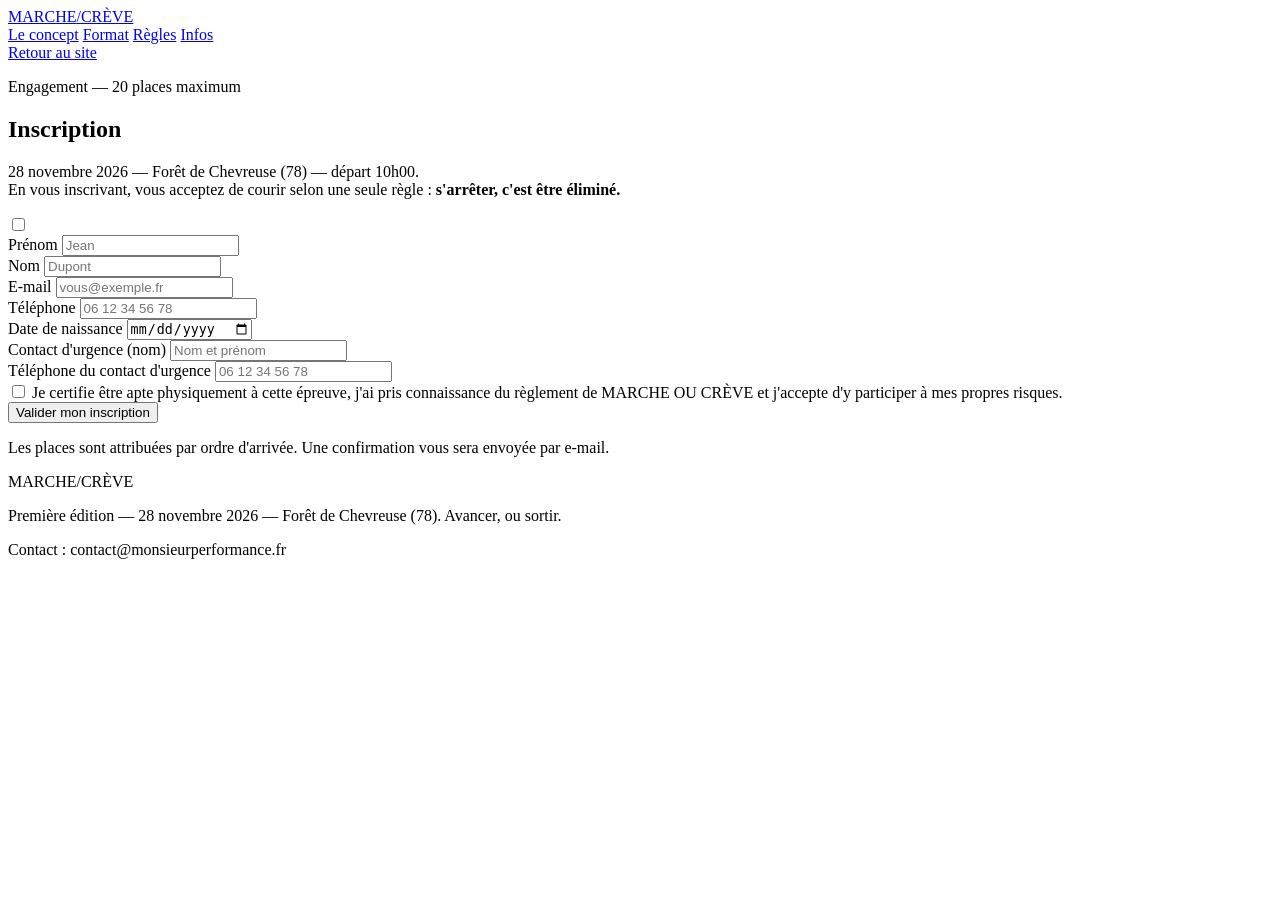
==== inscription.html @ 5780e7bb "Add files via upload" ====
<!DOCTYPE html>
<html lang="fr">
<head>
<meta charset="UTF-8">
<meta name="viewport" content="width=device-width, initial-scale=1.0">
<title>Inscription — MARCHE OU CRÈVE — 28.11.2026</title>
<meta name="description" content="Inscrivez-vous à MARCHE OU CRÈVE, 20 places maximum. Forêt de Chevreuse (78), 28 novembre 2026, départ 10h00.">
<link rel="preconnect" href="https://fonts.googleapis.com">
<link rel="preconnect" href="https://fonts.gstatic.com" crossorigin>
<link href="https://fonts.googleapis.com/css2?family=Big+Shoulders+Stencil:wght@700;900&family=Anton&family=Barlow+Condensed:ital,wght@0,400;0,500;0,600;0,700;1,500&family=JetBrains+Mono:wght@400;500;700&display=swap" rel="stylesheet">
<link rel="stylesheet" href="css/style.css">
</head>
<body>

<div class="grain" aria-hidden="true"></div>

<!-- ============ NAVIGATION ============ -->
<header class="site-header">
  <div class="header-inner">
    <a href="index.html" class="logo">MARCHE<span class="logo-bar">/</span>CRÈVE</a>
    <nav class="main-nav" aria-label="Navigation principale">
      <a href="index.html#concept">Le concept</a>
      <a href="index.html#format">Format</a>
      <a href="index.html#regles">Règles</a>
      <a href="index.html#infos">Infos</a>
    </nav>
    <a href="index.html" class="btn btn-nav">Retour au site</a>
  </div>
</header>

<main>

  <!-- ============ EN-TÊTE ============ -->
  <section class="form-page-header">
    <p class="eyebrow">Engagement — 20 places maximum</p>
    <h1 class="form-page-title">Inscription</h1>
    <p class="form-page-sub">28 novembre 2026 — Forêt de Chevreuse (78) — départ 10h00.<br>
      En vous inscrivant, vous acceptez de courir selon une seule règle : <strong>s'arrêter, c'est être éliminé.</strong></p>
  </section>

  <!-- ============ FORMULAIRE ============ -->
  <div class="form-wrap">
    <form id="reg-form" class="reg-form" autocomplete="on">

      <!-- Configuration Web3Forms : remplacez la valeur ci-dessous par votre clé d'accès -->
      <input type="hidden" name="access_key" value="c7cb8295-d2cc-4a6d-8acb-44cd66625147">
      <input type="hidden" name="subject" value="Nouvelle inscription — MARCHE OU CRÈVE">
      <input type="hidden" name="from_name" value="Site MARCHE OU CRÈVE">
      <!-- Champ anti-spam (honeypot) : doit rester vide, ne pas supprimer -->
      <input type="checkbox" name="botcheck" class="form-hidden-honeypot" tabindex="-1" autocomplete="off">

      <div class="form-row">
        <div class="field">
          <label for="prenom">Prénom</label>
          <input type="text" id="prenom" name="Prénom" placeholder="Jean" required>
        </div>
        <div class="field">
          <label for="nom">Nom</label>
          <input type="text" id="nom" name="Nom" placeholder="Dupont" required>
        </div>
      </div>

      <div class="form-row">
        <div class="field">
          <label for="email">E-mail</label>
          <input type="email" id="email" name="Email" placeholder="vous@exemple.fr" required>
        </div>
        <div class="field">
          <label for="tel">Téléphone</label>
          <input type="tel" id="tel" name="Téléphone" placeholder="06 12 34 56 78" required>
        </div>
      </div>

      <div class="form-row">
        <div class="field">
          <label for="naissance">Date de naissance</label>
          <input type="date" id="naissance" name="Date de naissance" required>
        </div>
        <div class="field">
          <label for="urgence-nom">Contact d'urgence <span class="opt">(nom)</span></label>
          <input type="text" id="urgence-nom" name="Contact urgence - nom" placeholder="Nom et prénom" required>
        </div>
      </div>

      <div class="field">
        <label for="urgence-tel">Téléphone du contact d'urgence</label>
        <input type="tel" id="urgence-tel" name="Contact urgence - téléphone" placeholder="06 12 34 56 78" required>
      </div>

      <div class="field field-check">
        <input type="checkbox" id="accept" name="Règlement accepté" value="Oui" required>
        <label for="accept">Je certifie être apte physiquement à cette épreuve, j'ai pris connaissance du règlement de MARCHE OU CRÈVE et j'accepte d'y participer à mes propres risques.</label>
      </div>

      <button type="submit" class="btn btn-primary btn-large btn-full" id="submit-btn">Valider mon inscription</button>

      <p class="form-note">Les places sont attribuées par ordre d'arrivée. Une confirmation vous sera envoyée par e-mail.</p>

      <div class="form-status" id="form-status" role="status" aria-live="polite"></div>
    </form>
  </div>

</main>

<!-- ============ FOOTER ============ -->
<footer class="site-footer">
  <div class="footer-inner">
    <span class="logo logo-small">MARCHE<span class="logo-bar">/</span>CRÈVE</span>
    <p class="footer-text">Première édition — 28 novembre 2026 — Forêt de Chevreuse (78). Avancer, ou sortir.</p>
    <p class="footer-contact">Contact : contact@monsieurperformance.fr</p>
  </div>
</footer>

<script src="js/inscription.js"></script>
</body>
</html>
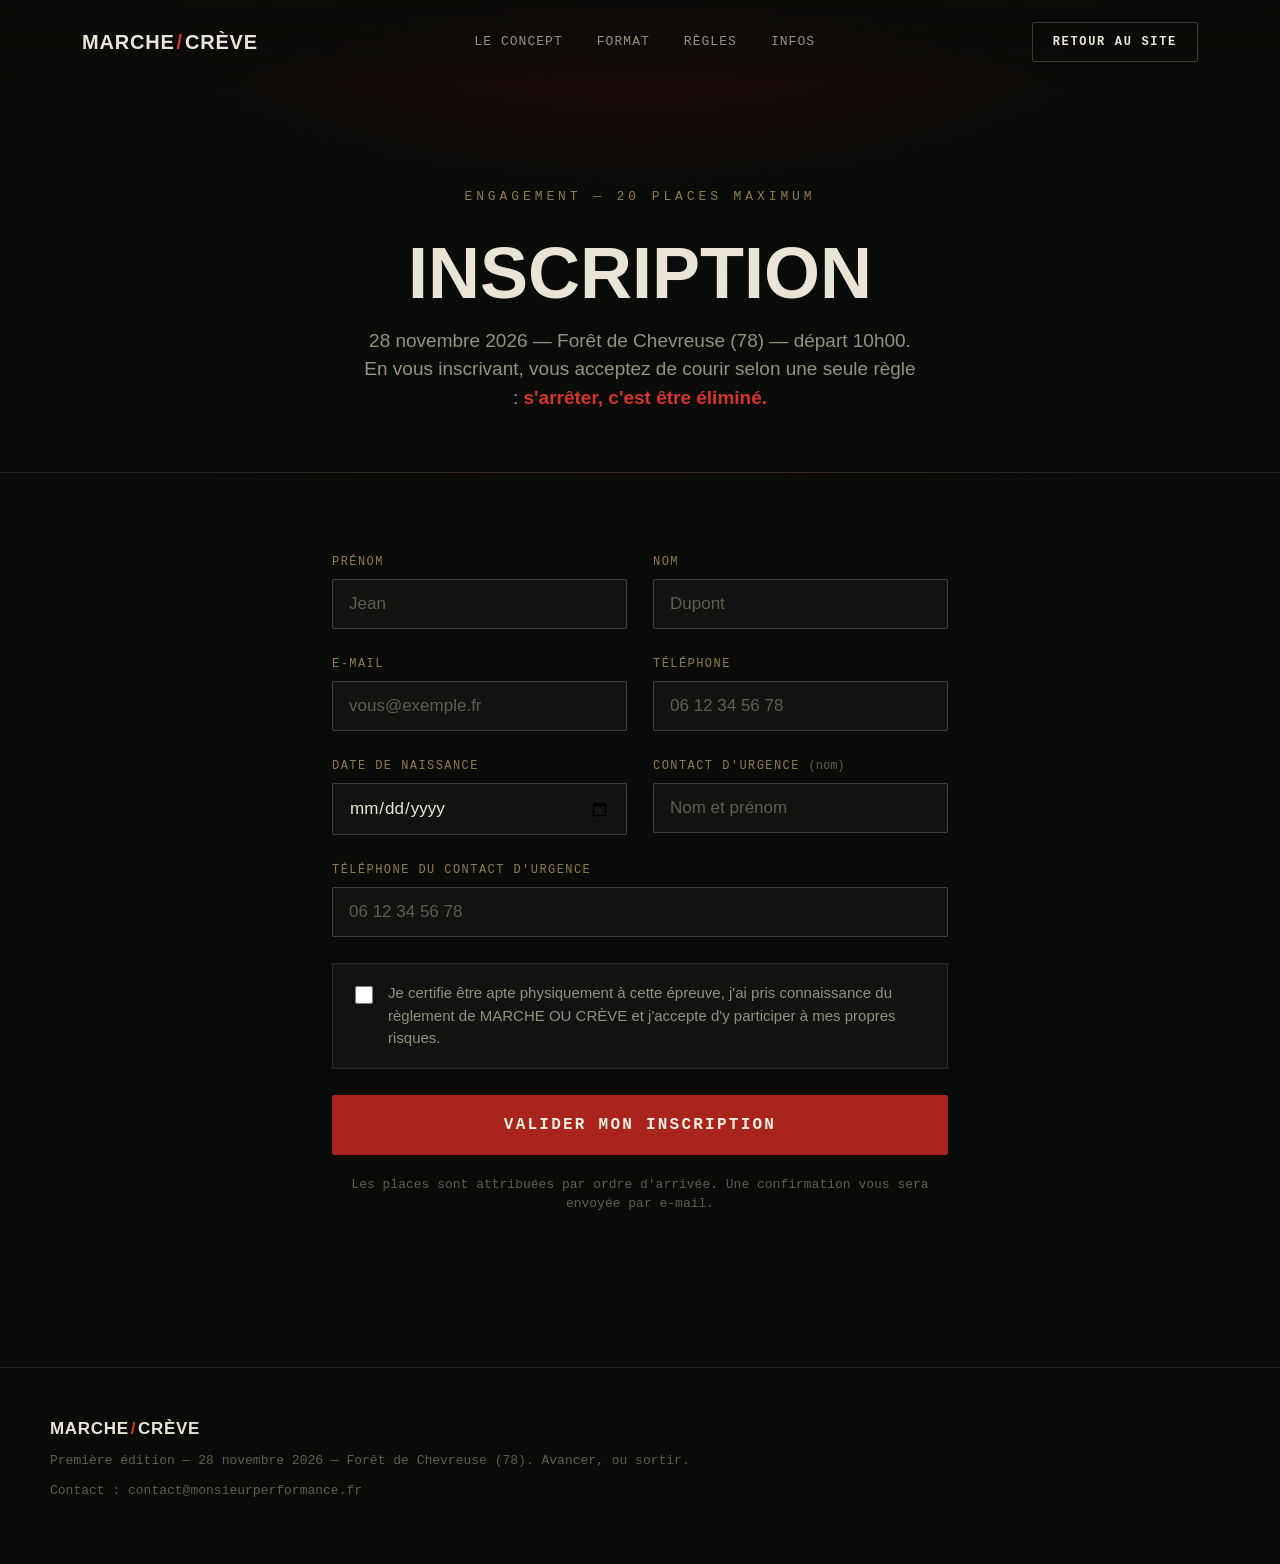
==== commit 5d45ed93: "Update inscription.html" ====
--- a/inscription.html
+++ b/inscription.html
@@ -8,7 +8,7 @@
 <link rel="preconnect" href="https://fonts.googleapis.com">
 <link rel="preconnect" href="https://fonts.gstatic.com" crossorigin>
 <link href="https://fonts.googleapis.com/css2?family=Big+Shoulders+Stencil:wght@700;900&family=Anton&family=Barlow+Condensed:ital,wght@0,400;0,500;0,600;0,700;1,500&family=JetBrains+Mono:wght@400;500;700&display=swap" rel="stylesheet">
-<link rel="stylesheet" href="css/style.css">
+<link rel="stylesheet" href="style.css">
 </head>
 <body>
 
--- a/style.css
+++ b/style.css
@@ -0,0 +1,752 @@
+/* ==========================================================================
+   MARCHE OU CRÈVE — tokens
+   ========================================================================== */
+:root{
+  --bg:            #0a0a08;
+  --bg-panel:      #121210;
+  --bg-panel-alt:  #17170f;
+  --bg-raised:     #1c1c14;
+
+  --text:          #e9e4d6;
+  --text-muted:    #93907f;
+  --text-dim:      #5f5c4f;
+
+  --khaki:         #8a7a4b;
+  --khaki-dim:     #4d452f;
+
+  --red:           #a8241d;
+  --red-bright:    #d4342a;
+
+  --line:          rgba(233,228,214,0.12);
+  --line-strong:   rgba(233,228,214,0.22);
+
+  --font-stencil:  'Big Shoulders Stencil', sans-serif;
+  --font-display:  'Anton', sans-serif;
+  --font-body:     'Barlow Condensed', sans-serif;
+  --font-mono:     'JetBrains Mono', monospace;
+
+  --container: 1180px;
+}
+
+*,*::before,*::after{ box-sizing:border-box; }
+html{ scroll-behavior:smooth; }
+
+body{
+  margin:0;
+  background:var(--bg);
+  color:var(--text);
+  font-family:var(--font-body);
+  font-size:19px;
+  line-height:1.5;
+  -webkit-font-smoothing:antialiased;
+}
+
+@media (prefers-reduced-motion: reduce){
+  html{ scroll-behavior:auto; }
+  *{ animation-duration:0.001ms !important; animation-iteration-count:1 !important; transition-duration:0.001ms !important; }
+}
+
+a{ color:inherit; text-decoration:none; }
+ul{ margin:0; padding:0; list-style:none; }
+img{ max-width:100%; display:block; }
+
+.grain{
+  position:fixed; inset:0; z-index:999; pointer-events:none;
+  opacity:0.05; mix-blend-mode:overlay;
+  background-image:
+    repeating-linear-gradient(0deg, rgba(255,255,255,.6) 0 1px, transparent 1px 3px),
+    repeating-linear-gradient(90deg, rgba(255,255,255,.4) 0 1px, transparent 1px 3px);
+}
+
+.section{
+  max-width:var(--container);
+  margin:0 auto;
+  padding:120px 32px;
+}
+
+.section-eyebrow{
+  font-family:var(--font-mono);
+  font-size:13px;
+  letter-spacing:0.28em;
+  text-transform:uppercase;
+  color:var(--khaki);
+  margin:0 0 18px;
+}
+.section-eyebrow::before{ content:"// "; color:var(--text-dim); }
+.section-eyebrow-light{ color:#d9c98a; }
+
+.section-title{
+  font-family:var(--font-stencil);
+  font-weight:900;
+  font-size:clamp(32px, 4.4vw, 56px);
+  text-transform:uppercase;
+  line-height:1.05;
+  margin:0 0 28px;
+  letter-spacing:0.01em;
+}
+
+.section-lead{
+  max-width:760px;
+  font-size:22px;
+  color:var(--text-muted);
+  line-height:1.6;
+}
+.section-lead strong{ color:var(--text); font-weight:600; }
+
+/* ==========================================================================
+   Buttons
+   ========================================================================== */
+.btn{
+  display:inline-flex;
+  align-items:center;
+  justify-content:center;
+  gap:10px;
+  padding:14px 28px;
+  font-family:var(--font-mono);
+  font-size:14px;
+  font-weight:700;
+  letter-spacing:0.14em;
+  text-transform:uppercase;
+  border:1px solid var(--line-strong);
+  border-radius:2px;
+  cursor:pointer;
+  transition:transform .15s ease, background .15s ease, border-color .15s ease, color .15s ease;
+  white-space:nowrap;
+}
+.btn:hover{ transform:translateY(-2px); }
+.btn:active{ transform:translateY(0); }
+.btn:disabled{ opacity:0.5; cursor:not-allowed; transform:none; }
+
+.btn-primary{
+  background:var(--red);
+  border-color:var(--red);
+  color:#f4ede0;
+}
+.btn-primary:hover{ background:var(--red-bright); border-color:var(--red-bright); }
+
+.btn-ghost{
+  background:transparent;
+  color:var(--text);
+  border-color:var(--line-strong);
+}
+.btn-ghost:hover{ border-color:var(--khaki); color:#d9c98a; }
+
+.btn-nav{
+  padding:10px 20px;
+  font-size:12px;
+}
+
+.btn-large{
+  padding:20px 44px;
+  font-size:16px;
+}
+
+.btn-full{ width:100%; }
+
+/* ==========================================================================
+   Header
+   ========================================================================== */
+.site-header{
+  position:fixed;
+  inset:0 0 auto 0;
+  z-index:100;
+  background:linear-gradient(to bottom, rgba(10,10,8,0.92), rgba(10,10,8,0.7) 70%, transparent);
+  backdrop-filter:blur(6px);
+}
+.header-inner{
+  max-width:var(--container);
+  margin:0 auto;
+  padding:22px 32px;
+  display:flex;
+  align-items:center;
+  justify-content:space-between;
+  gap:24px;
+}
+
+.logo{
+  font-family:var(--font-stencil);
+  font-weight:900;
+  font-size:20px;
+  letter-spacing:0.04em;
+  text-transform:uppercase;
+  color:var(--text);
+  white-space:nowrap;
+}
+.logo-bar{ color:var(--red-bright); margin:0 2px; }
+.logo-small{ font-size:17px; }
+
+.main-nav{
+  display:flex;
+  gap:34px;
+  font-family:var(--font-mono);
+  font-size:13px;
+  letter-spacing:0.08em;
+  text-transform:uppercase;
+}
+.main-nav a{ color:var(--text-muted); transition:color .15s ease; }
+.main-nav a:hover{ color:var(--text); }
+
+@media (max-width:820px){
+  .main-nav{ display:none; }
+}
+
+/* ==========================================================================
+   Hero
+   ========================================================================== */
+.hero{
+  position:relative;
+  min-height:100vh;
+  display:flex;
+  align-items:center;
+  padding:160px 32px 120px;
+  overflow:hidden;
+  border-bottom:1px solid var(--line);
+}
+
+.hero-stripes{
+  position:absolute; inset:0; z-index:0;
+  background:
+    radial-gradient(ellipse 60% 50% at 50% 0%, rgba(168,36,29,0.16), transparent 60%),
+    repeating-linear-gradient(135deg, rgba(233,228,214,0.025) 0 2px, transparent 2px 44px);
+}
+
+.hero-inner{
+  position:relative;
+  z-index:1;
+  max-width:var(--container);
+  margin:0 auto;
+  width:100%;
+}
+
+.eyebrow{
+  font-family:var(--font-mono);
+  font-size:13px;
+  letter-spacing:0.3em;
+  text-transform:uppercase;
+  color:var(--khaki);
+  margin:0 0 20px;
+  border-left:3px solid var(--red);
+  padding-left:14px;
+}
+
+.hero-title{
+  margin:0 0 28px;
+  font-family:var(--font-stencil);
+  font-weight:900;
+  text-transform:uppercase;
+  line-height:0.92;
+}
+.hero-title .line{
+  display:block;
+  font-size:clamp(56px, 12vw, 152px);
+  letter-spacing:0.01em;
+}
+.hero-title .line-out{
+  color:var(--red-bright);
+  -webkit-text-stroke:2px var(--red-bright);
+}
+
+.hero-sub{
+  max-width:640px;
+  font-size:24px;
+  color:var(--text-muted);
+  margin:0 0 44px;
+  line-height:1.5;
+}
+.hero-sub strong{ color:var(--text); font-weight:600; }
+
+.hero-actions{
+  display:flex;
+  gap:18px;
+  flex-wrap:wrap;
+  margin-bottom:64px;
+}
+
+.countdown{
+  display:flex;
+  align-items:center;
+  gap:14px;
+  width:fit-content;
+  padding:20px 26px;
+  background:rgba(18,18,16,0.7);
+  border:1px solid var(--line);
+}
+.countdown-item{
+  display:flex;
+  flex-direction:column;
+  align-items:center;
+  min-width:56px;
+}
+.countdown-num{
+  font-family:var(--font-mono);
+  font-size:34px;
+  font-weight:700;
+  color:var(--text);
+  font-variant-numeric:tabular-nums;
+}
+.countdown-label{
+  font-family:var(--font-mono);
+  font-size:10px;
+  letter-spacing:0.18em;
+  text-transform:uppercase;
+  color:var(--text-dim);
+  margin-top:4px;
+}
+.countdown-sep{
+  font-family:var(--font-mono);
+  font-size:28px;
+  color:var(--text-dim);
+  transform:translateY(-8px);
+}
+
+@media (max-width:560px){
+  .countdown{ gap:8px; padding:16px; }
+  .countdown-item{ min-width:44px; }
+  .countdown-num{ font-size:24px; }
+}
+
+/* signature element — inspection stamp */
+.stamp{
+  position:absolute;
+  right:6%;
+  bottom:10%;
+  z-index:1;
+  transform:rotate(-11deg);
+  opacity:0.9;
+  pointer-events:none;
+}
+.stamp-ring{
+  width:190px;
+  height:190px;
+  border:3px solid var(--red-bright);
+  border-radius:50%;
+  outline:1px solid var(--red-bright);
+  outline-offset:6px;
+  display:flex;
+  flex-direction:column;
+  align-items:center;
+  justify-content:center;
+  text-align:center;
+  gap:2px;
+  font-family:var(--font-mono);
+  font-size:11px;
+  letter-spacing:0.12em;
+  text-transform:uppercase;
+  color:var(--red-bright);
+}
+.stamp-center{
+  font-family:var(--font-stencil);
+  font-weight:900;
+  font-size:22px;
+  letter-spacing:0.04em;
+  margin:4px 0;
+}
+
+@media (max-width:900px){
+  .stamp{ display:none; }
+}
+
+/* ==========================================================================
+   Stats bar
+   ========================================================================== */
+.stats-bar{
+  display:grid;
+  grid-template-columns:repeat(4,1fr);
+  border-bottom:1px solid var(--line);
+  background:var(--bg-panel);
+}
+.stat{
+  padding:44px 20px;
+  text-align:center;
+  border-left:1px solid var(--line);
+  display:flex;
+  flex-direction:column;
+  align-items:center;
+}
+.stat:first-child{ border-left:none; }
+.stat-num{
+  font-family:var(--font-display);
+  font-size:clamp(30px, 4vw, 46px);
+  color:var(--text);
+  line-height:1;
+}
+.stat-unit{
+  font-family:var(--font-mono);
+  font-size:13px;
+  color:var(--khaki);
+  letter-spacing:0.1em;
+  margin-top:6px;
+}
+.stat-label{
+  font-family:var(--font-body);
+  font-size:14px;
+  color:var(--text-dim);
+  text-transform:uppercase;
+  letter-spacing:0.05em;
+  margin-top:6px;
+}
+
+@media (max-width:700px){
+  .stats-bar{ grid-template-columns:repeat(2,1fr); }
+  .stat:nth-child(3){ border-left:none; }
+}
+
+/* ==========================================================================
+   Concept — rule cards
+   ========================================================================== */
+.rule-cards{
+  display:grid;
+  grid-template-columns:repeat(3,1fr);
+  gap:1px;
+  background:var(--line);
+  margin-top:56px;
+  border:1px solid var(--line);
+}
+.rule-card{
+  background:var(--bg-panel);
+  padding:36px 30px;
+}
+.rule-card h3{
+  font-family:var(--font-stencil);
+  font-weight:700;
+  font-size:20px;
+  text-transform:uppercase;
+  letter-spacing:0.02em;
+  margin:18px 0 10px;
+}
+.rule-card p{
+  color:var(--text-muted);
+  font-size:17px;
+  margin:0;
+}
+.rule-icon{
+  display:inline-flex;
+  font-size:20px;
+  color:var(--khaki);
+}
+.rule-card-alert{ background:linear-gradient(180deg, rgba(168,36,29,0.14), var(--bg-panel) 60%); }
+.rule-card-alert .rule-icon{ color:var(--red-bright); }
+.rule-card-alert h3{ color:var(--red-bright); }
+
+@media (max-width:820px){
+  .rule-cards{ grid-template-columns:1fr; }
+}
+
+/* ==========================================================================
+   Format — timeline
+   ========================================================================== */
+.timeline{
+  margin-top:56px;
+  border-top:1px solid var(--line);
+}
+.timeline-step{
+  display:flex;
+  gap:32px;
+  padding:34px 0;
+  border-bottom:1px solid var(--line);
+}
+.step-num{
+  font-family:var(--font-mono);
+  font-size:16px;
+  color:var(--khaki);
+  min-width:44px;
+  padding-top:4px;
+}
+.step-body h3{
+  font-family:var(--font-stencil);
+  font-weight:700;
+  font-size:22px;
+  text-transform:uppercase;
+  margin:0 0 8px;
+}
+.step-body p{
+  color:var(--text-muted);
+  margin:0;
+  max-width:640px;
+}
+
+/* ==========================================================================
+   Règles
+   ========================================================================== */
+.regles-grid{
+  display:grid;
+  grid-template-columns:1fr 1fr;
+  gap:1px;
+  background:var(--line);
+  border:1px solid var(--line);
+  margin-top:48px;
+}
+.regle-block{
+  background:var(--bg-panel);
+  padding:36px;
+}
+.regle-block h3{
+  font-family:var(--font-stencil);
+  font-size:19px;
+  text-transform:uppercase;
+  margin:0 0 20px;
+  color:var(--khaki);
+}
+.regle-block-alert h3{ color:var(--red-bright); }
+.regle-block li{
+  position:relative;
+  padding-left:22px;
+  margin-bottom:14px;
+  color:var(--text-muted);
+  font-size:17px;
+}
+.regle-block li::before{
+  content:"—";
+  position:absolute;
+  left:0;
+  color:var(--text-dim);
+}
+.regle-block-alert li::before{ content:"✕"; color:var(--red-bright); }
+
+.regles-note{
+  margin-top:30px;
+  font-family:var(--font-mono);
+  font-size:14px;
+  color:var(--text-dim);
+  max-width:700px;
+}
+
+@media (max-width:700px){
+  .regles-grid{ grid-template-columns:1fr; }
+}
+
+/* ==========================================================================
+   Infos pratiques
+   ========================================================================== */
+.infos-grid{
+  display:grid;
+  grid-template-columns:repeat(4,1fr);
+  gap:1px;
+  background:var(--line);
+  border:1px solid var(--line);
+  margin-top:48px;
+}
+.info-item{
+  background:var(--bg-panel);
+  padding:30px 24px;
+  display:flex;
+  flex-direction:column;
+  gap:10px;
+}
+.info-label{
+  font-family:var(--font-mono);
+  font-size:12px;
+  letter-spacing:0.14em;
+  text-transform:uppercase;
+  color:var(--khaki);
+}
+.info-value{
+  font-family:var(--font-body);
+  font-size:19px;
+  color:var(--text);
+}
+
+@media (max-width:820px){
+  .infos-grid{ grid-template-columns:1fr 1fr; }
+}
+@media (max-width:520px){
+  .infos-grid{ grid-template-columns:1fr; }
+}
+
+/* ==========================================================================
+   Inscription — CTA (page d'accueil)
+   ========================================================================== */
+.inscription{
+  padding-top:0;
+  padding-bottom:0;
+  max-width:none;
+}
+.inscription-box{
+  background:
+    radial-gradient(ellipse 70% 100% at 50% 0%, rgba(168,36,29,0.28), transparent 60%),
+    var(--bg-panel-alt);
+  border-top:1px solid var(--line);
+  border-bottom:1px solid var(--line);
+  padding:120px 32px;
+  text-align:center;
+}
+.inscription-title{
+  font-family:var(--font-stencil);
+  font-weight:900;
+  font-size:clamp(34px, 5vw, 60px);
+  text-transform:uppercase;
+  margin:0 0 20px;
+}
+.inscription-sub{
+  color:var(--text-muted);
+  font-size:19px;
+  max-width:520px;
+  margin:0 auto 40px;
+}
+
+/* ==========================================================================
+   Page d'inscription — formulaire
+   ========================================================================== */
+.form-page-header{
+  padding:180px 32px 60px;
+  text-align:center;
+  border-bottom:1px solid var(--line);
+  background:radial-gradient(ellipse 60% 60% at 50% 0%, rgba(168,36,29,0.18), transparent 65%);
+}
+.form-page-header .eyebrow{
+  display:inline-block;
+  border-left:none;
+  padding-left:0;
+}
+.form-page-title{
+  font-family:var(--font-stencil);
+  font-weight:900;
+  font-size:clamp(38px, 6vw, 72px);
+  text-transform:uppercase;
+  margin:10px 0 18px;
+  line-height:1;
+}
+.form-page-sub{
+  color:var(--text-muted);
+  font-size:19px;
+  max-width:560px;
+  margin:0 auto;
+}
+.form-page-sub strong{ color:var(--red-bright); }
+
+.form-wrap{
+  max-width:680px;
+  margin:0 auto;
+  padding:80px 32px 140px;
+}
+
+.reg-form{
+  display:flex;
+  flex-direction:column;
+  gap:26px;
+}
+
+.form-row{
+  display:grid;
+  grid-template-columns:1fr 1fr;
+  gap:26px;
+}
+@media (max-width:600px){
+  .form-row{ grid-template-columns:1fr; }
+}
+
+.field{
+  display:flex;
+  flex-direction:column;
+  gap:8px;
+}
+.field label{
+  font-family:var(--font-mono);
+  font-size:12px;
+  letter-spacing:0.12em;
+  text-transform:uppercase;
+  color:var(--khaki);
+}
+.field label .opt{
+  color:var(--text-dim);
+  text-transform:none;
+  letter-spacing:0;
+}
+.field input,
+.field select{
+  background:var(--bg-panel);
+  border:1px solid var(--line-strong);
+  color:var(--text);
+  font-family:var(--font-body);
+  font-size:17px;
+  padding:14px 16px;
+  border-radius:2px;
+  outline:none;
+  transition:border-color .15s ease, background .15s ease;
+}
+.field input:focus,
+.field select:focus{
+  border-color:var(--red-bright);
+  background:var(--bg-raised);
+}
+.field input::placeholder{ color:var(--text-dim); }
+
+.field-check{
+  flex-direction:row;
+  align-items:flex-start;
+  gap:12px;
+  padding:18px;
+  background:var(--bg-panel);
+  border:1px solid var(--line);
+}
+.field-check input{
+  margin-top:4px;
+  width:18px;
+  height:18px;
+  accent-color:var(--red-bright);
+  flex-shrink:0;
+}
+.field-check label{
+  font-family:var(--font-body);
+  font-size:15px;
+  color:var(--text-muted);
+  text-transform:none;
+  letter-spacing:0;
+  line-height:1.5;
+}
+
+.form-note{
+  font-family:var(--font-mono);
+  font-size:13px;
+  color:var(--text-dim);
+  text-align:center;
+  margin-top:-6px;
+}
+
+.form-status{
+  display:none;
+  padding:18px 20px;
+  border:1px solid var(--line-strong);
+  font-family:var(--font-mono);
+  font-size:14px;
+  line-height:1.6;
+}
+.form-status.is-visible{ display:block; }
+.form-status.is-success{
+  border-color:var(--khaki);
+  color:#d9c98a;
+  background:rgba(138,122,75,0.1);
+}
+.form-status.is-error{
+  border-color:var(--red-bright);
+  color:#f2a19c;
+  background:rgba(168,36,29,0.1);
+}
+
+.form-hidden-honeypot{
+  position:absolute;
+  left:-9999px;
+  opacity:0;
+  pointer-events:none;
+}
+
+/* ==========================================================================
+   Footer
+   ========================================================================== */
+.site-footer{
+  border-top:1px solid var(--line);
+  padding:48px 32px 64px;
+}
+.footer-inner{
+  max-width:var(--container);
+  margin:0 auto;
+  display:flex;
+  flex-direction:column;
+  gap:10px;
+}
+.footer-text, .footer-contact{
+  font-family:var(--font-mono);
+  font-size:13px;
+  color:var(--text-dim);
+  margin:0;
+}
